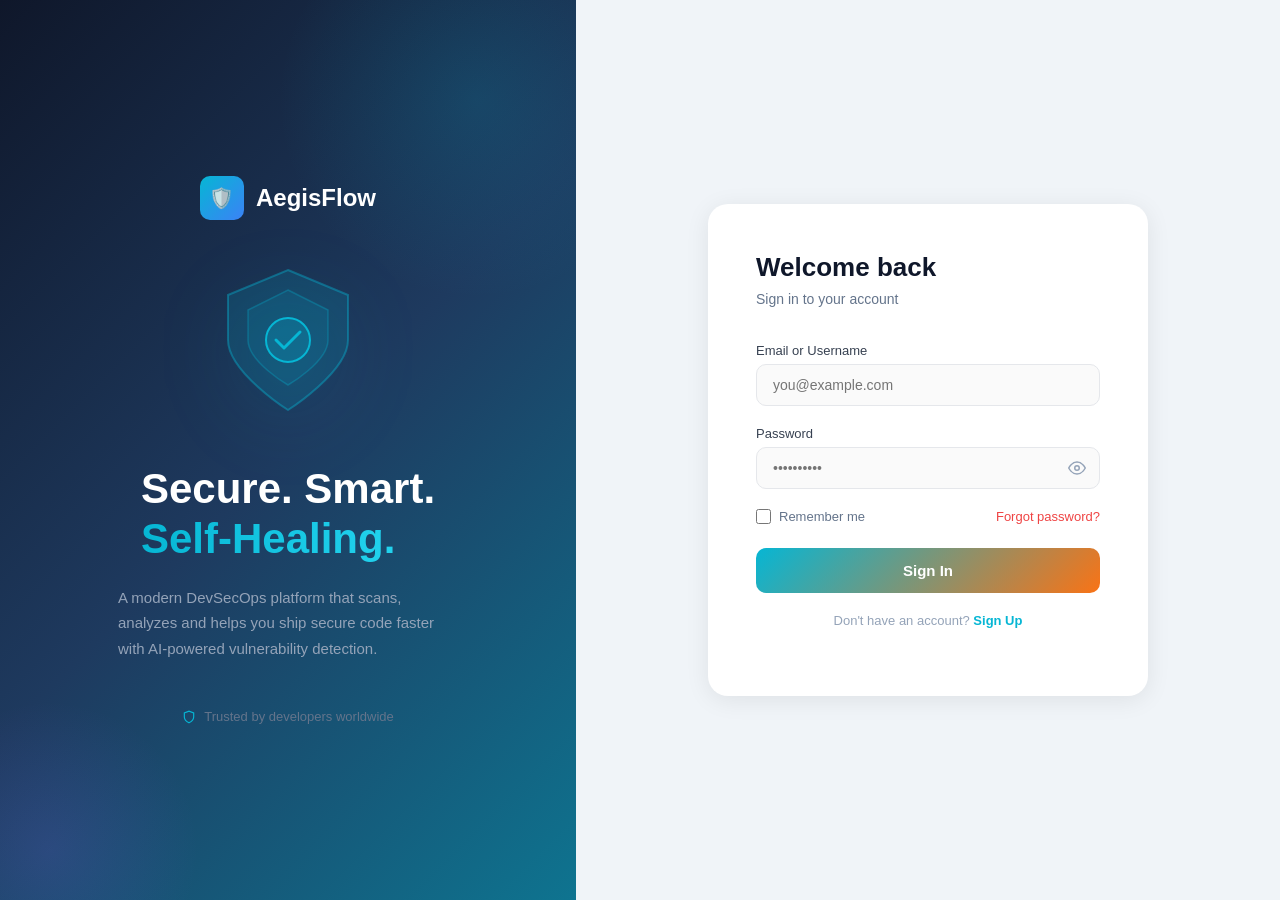
==== frontend/login.html @ fdfb1cea "Initial commit without secrets and venv" ====
<!DOCTYPE html>
<html lang="en">
<head>
<meta charset="UTF-8">
<meta name="viewport" content="width=device-width, initial-scale=1.0">
<title>AegisFlow — Sign In</title>
<style>
*{margin:0;padding:0;box-sizing:border-box}
body{font-family:-apple-system,BlinkMacSystemFont,'Segoe UI',Roboto,sans-serif;background:#f0f4f8;display:flex;min-height:100vh}
.left{flex:0 0 45%;background:linear-gradient(135deg,#0f172a 0%,#1e3a5f 50%,#0e7490 100%);display:flex;flex-direction:column;align-items:center;justify-content:center;padding:60px;position:relative;overflow:hidden}
.left::before{content:'';position:absolute;top:-100px;right:-100px;width:400px;height:400px;background:radial-gradient(circle,rgba(6,182,212,0.15) 0%,transparent 70%);border-radius:50%}
.left::after{content:'';position:absolute;bottom:-100px;left:-100px;width:300px;height:300px;background:radial-gradient(circle,rgba(139,92,246,0.15) 0%,transparent 70%);border-radius:50%}
.brand{display:flex;align-items:center;gap:12px;margin-bottom:40px;position:relative;z-index:1}
.brand-icon{width:44px;height:44px;background:linear-gradient(135deg,#06b6d4,#3b82f6);border-radius:10px;display:flex;align-items:center;justify-content:center;font-size:20px}
.brand-name{font-size:24px;font-weight:700;color:white}
.hero-title{font-size:42px;font-weight:800;color:white;line-height:1.2;margin-bottom:20px;position:relative;z-index:1}
.hero-title span{background:linear-gradient(90deg,#06b6d4,#22d3ee);-webkit-background-clip:text;-webkit-text-fill-color:transparent;background-clip:text}
.hero-desc{color:#94a3b8;font-size:15px;line-height:1.7;margin-bottom:48px;position:relative;z-index:1;max-width:340px}
.shield-graphic{position:relative;z-index:1;margin-bottom:40px}
.shield-graphic svg{filter:drop-shadow(0 20px 40px rgba(6,182,212,0.3))}
.trust-badge{display:flex;align-items:center;gap:8px;color:#64748b;font-size:13px;position:relative;z-index:1}
.trust-badge svg{color:#06b6d4}
.right{flex:1;display:flex;align-items:center;justify-content:center;padding:60px 40px}
.auth-card{background:white;border-radius:20px;padding:48px;width:100%;max-width:440px;box-shadow:0 4px 24px rgba(0,0,0,0.08)}
.card-title{font-size:26px;font-weight:700;color:#0f172a;margin-bottom:8px}
.card-sub{color:#64748b;font-size:14px;margin-bottom:36px}
.form-group{margin-bottom:20px}
.form-label{display:block;font-size:13px;font-weight:500;color:#374151;margin-bottom:6px}
.form-input{width:100%;padding:12px 16px;border:1.5px solid #e5e7eb;border-radius:10px;font-size:14px;color:#0f172a;transition:all 0.2s;outline:none;background:#fafafa}
.form-input:focus{border-color:#06b6d4;background:white;box-shadow:0 0 0 3px rgba(6,182,212,0.1)}
.input-wrap{position:relative}
.eye-btn{position:absolute;right:14px;top:50%;transform:translateY(-50%);background:none;border:none;cursor:pointer;color:#94a3b8;display:flex;align-items:center}
.eye-btn:hover{color:#06b6d4}
.row{display:flex;align-items:center;justify-content:space-between;margin-bottom:24px}
.checkbox-label{display:flex;align-items:center;gap:8px;font-size:13px;color:#64748b;cursor:pointer}
.checkbox-label input{accent-color:#06b6d4;width:15px;height:15px}
.forgot-link{font-size:13px;color:#ef4444;text-decoration:none;font-weight:500}
.forgot-link:hover{text-decoration:underline}
.btn-primary{width:100%;padding:14px;background:linear-gradient(135deg,#06b6d4 0%,#f97316 100%);color:white;border:none;border-radius:10px;font-size:15px;font-weight:600;cursor:pointer;transition:all 0.2s;margin-bottom:20px}
.btn-primary:hover{transform:translateY(-1px);box-shadow:0 8px 24px rgba(6,182,212,0.35)}
.btn-primary:active{transform:translateY(0)}
.btn-primary:disabled{opacity:0.7;cursor:not-allowed;transform:none}
.divider{text-align:center;color:#94a3b8;font-size:13px;margin-bottom:20px}
.signup-link{text-align:center;font-size:14px;color:#64748b}
.signup-link a{color:#06b6d4;font-weight:600;text-decoration:none}
.signup-link a:hover{text-decoration:underline}
.msg{padding:12px 16px;border-radius:8px;font-size:13px;margin-bottom:16px;display:none}
.msg.success{background:#dcfce7;color:#166534;border:1px solid #bbf7d0}
.msg.error{background:#fee2e2;color:#991b1b;border:1px solid #fca5a5}
.msg.info{background:#dbeafe;color:#1e40af;border:1px solid #bfdbfe}
.spinner{display:inline-block;width:16px;height:16px;border:2px solid rgba(255,255,255,0.3);border-top-color:white;border-radius:50%;animation:spin 0.8s linear infinite;margin-right:8px;vertical-align:middle}
@keyframes spin{to{transform:rotate(360deg)}}
</style>
</head>
<body>

<!-- LEFT HERO -->
<div class="left">
  <div class="brand">
    <div class="brand-icon">🛡️</div>
    <span class="brand-name">AegisFlow</span>
  </div>
  <div class="shield-graphic">
    <svg width="160" height="160" viewBox="0 0 160 160" fill="none">
      <path d="M80 10L140 35V80C140 112 80 150 80 150C80 150 20 112 20 80V35L80 10Z" fill="rgba(6,182,212,0.15)" stroke="rgba(6,182,212,0.4)" stroke-width="2"/>
      <path d="M80 30L120 50V80C120 102 80 125 80 125C80 125 40 102 40 80V50L80 30Z" fill="rgba(6,182,212,0.1)" stroke="rgba(6,182,212,0.3)" stroke-width="1.5"/>
      <circle cx="80" cy="80" r="22" fill="rgba(6,182,212,0.2)" stroke="#06b6d4" stroke-width="2"/>
      <path d="M68 80L76 88L92 72" stroke="#06b6d4" stroke-width="3" stroke-linecap="round" stroke-linejoin="round"/>
    </svg>
  </div>
  <h1 class="hero-title">Secure. Smart.<br><span>Self-Healing.</span></h1>
  <p class="hero-desc">A modern DevSecOps platform that scans, analyzes and helps you ship secure code faster with AI-powered vulnerability detection.</p>
  <div class="trust-badge">
    <svg width="14" height="14" fill="none" stroke="#06b6d4" stroke-width="2" viewBox="0 0 24 24"><path d="M12 22s8-4 8-10V5l-8-3-8 3v7c0 6 8 10 8 10z"/></svg>
    Trusted by developers worldwide
  </div>
</div>

<!-- RIGHT FORM -->
<div class="right">
  <div class="auth-card">
    <h1 class="card-title">Welcome back</h1>
    <p class="card-sub">Sign in to your account</p>

    <div id="msg" class="msg"></div>

    <form onsubmit="handleLogin(event)">
      <div class="form-group">
        <label class="form-label">Email or Username</label>
        <input class="form-input" type="text" id="username" placeholder="you@example.com" required autocomplete="username">
      </div>

      <div class="form-group">
        <label class="form-label">Password</label>
        <div class="input-wrap">
          <input class="form-input" type="password" id="password" placeholder="••••••••••" required autocomplete="current-password" style="padding-right:42px">
          <button type="button" class="eye-btn" onclick="togglePwd('password',this)">
            <svg width="18" height="18" fill="none" stroke="currentColor" stroke-width="2" viewBox="0 0 24 24"><path d="M1 12s4-8 11-8 11 8 11 8-4 8-11 8-11-8-11-8z"/><circle cx="12" cy="12" r="3"/></svg>
          </button>
        </div>
      </div>

      <div class="row">
        <label class="checkbox-label">
          <input type="checkbox" id="rememberMe"> Remember me
        </label>
        <a href="#" class="forgot-link">Forgot password?</a>
      </div>

      <button type="submit" class="btn-primary" id="loginBtn">Sign In</button>
    </form>

    <div class="divider">Don't have an account? <a href="register.html" style="color:#06b6d4;font-weight:600;text-decoration:none">Sign Up</a></div>
  </div>
</div>

<script>
const API = 'http://127.0.0.1:8000';

function showMsg(text, type='error') {
  const el = document.getElementById('msg');
  el.textContent = text;
  el.className = `msg ${type}`;
  el.style.display = 'block';
}

function togglePwd(id, btn) {
  const inp = document.getElementById(id);
  if (inp.type === 'password') {
    inp.type = 'text';
    btn.innerHTML = '<svg width="18" height="18" fill="none" stroke="currentColor" stroke-width="2" viewBox="0 0 24 24"><path d="M17.94 17.94A10.07 10.07 0 0 1 12 20c-7 0-11-8-11-8a18.45 18.45 0 0 1 5.06-5.94M9.9 4.24A9.12 9.12 0 0 1 12 4c7 0 11 8 11 8a18.5 18.5 0 0 1-2.16 3.19m-6.72-1.07a3 3 0 1 1-4.24-4.24"/><line x1="1" y1="1" x2="23" y2="23"/></svg>';
  } else {
    inp.type = 'password';
    btn.innerHTML = '<svg width="18" height="18" fill="none" stroke="currentColor" stroke-width="2" viewBox="0 0 24 24"><path d="M1 12s4-8 11-8 11 8 11 8-4 8-11 8-11-8-11-8z"/><circle cx="12" cy="12" r="3"/></svg>';
  }
}

async function handleLogin(e) {
  e.preventDefault();
  const btn = document.getElementById('loginBtn');
  btn.disabled = true;
  btn.innerHTML = '<span class="spinner"></span>Signing in...';

  try {
    const payload = {
      username: document.getElementById('username').value.trim(),
      password: document.getElementById('password').value,
      rememberMe: document.getElementById('rememberMe').checked
    };

    console.log('Login attempt:', payload.username);

    const res = await fetch(`${API}/api/auth/login`, {
      method: 'POST',
      headers: {'Content-Type': 'application/json'},
      body: JSON.stringify(payload)
    });

    const data = await res.json();
    console.log('Login response:', res.status, data);

    if (res.ok && data.access_token) {
      localStorage.setItem('access_token', data.access_token);
      localStorage.setItem('user_profile', JSON.stringify(data.user));
      showMsg('✓ Login successful! Redirecting...', 'success');
      setTimeout(() => { window.location.href = 'index.html'; }, 800);
    } else {
      showMsg('✗ ' + (data.detail || 'Invalid credentials'), 'error');
      btn.disabled = false;
      btn.innerHTML = 'Sign In';
    }
  } catch (err) {
    console.error('Login error:', err);
    showMsg('✗ Cannot connect to server on port 8000. Is backend running?', 'error');
    btn.disabled = false;
    btn.innerHTML = 'Sign In';
  }
}

// Redirect if already logged in
if (localStorage.getItem('access_token')) {
  window.location.href = 'index.html';
}
</script>
</body>
</html>
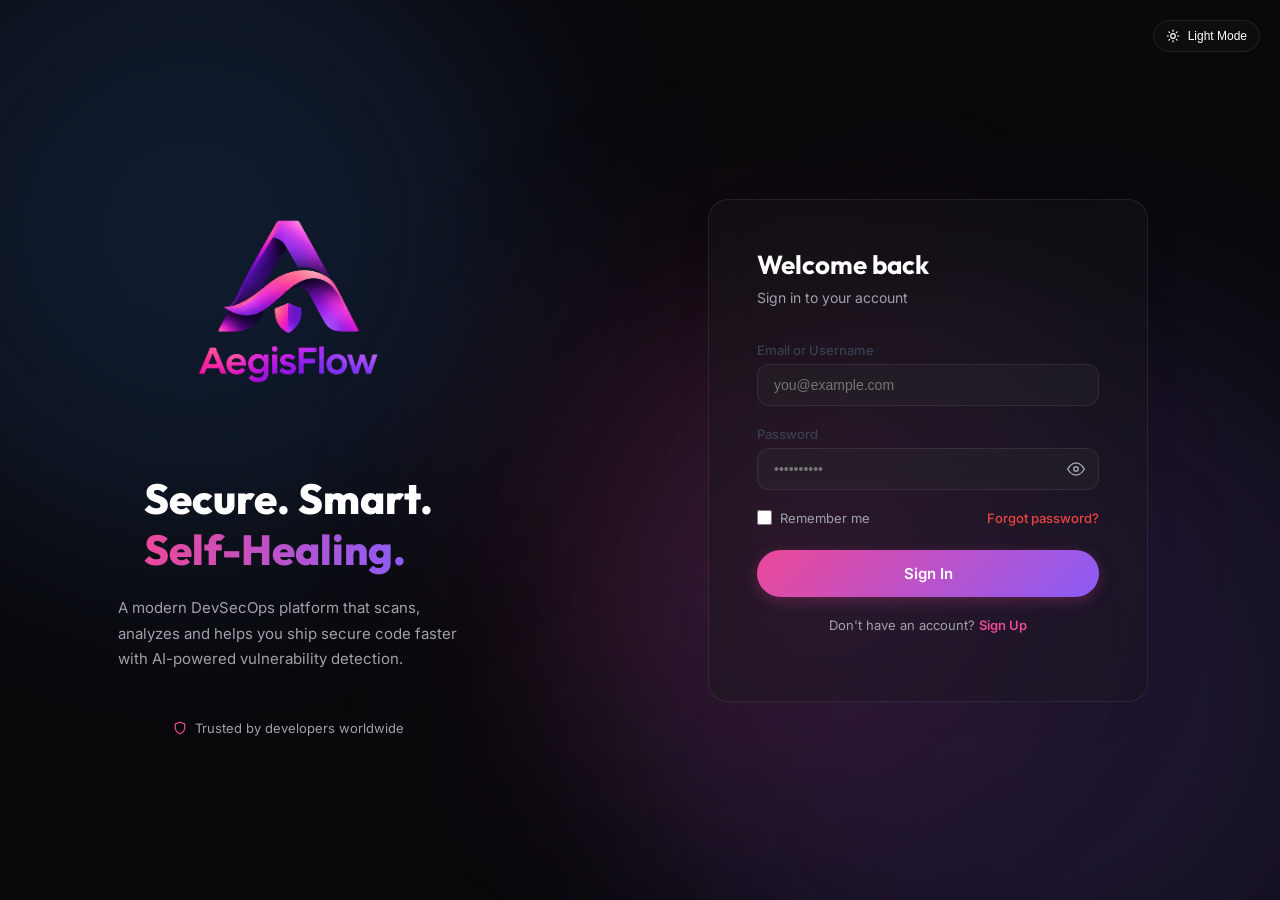
==== commit 7a31e188: "Prepare frontend for deployment" ====
--- a/frontend/login.html
+++ b/frontend/login.html
@@ -1,48 +1,50 @@
 <!DOCTYPE html>
-<html lang="en">
+<html lang="en" data-theme="dark">
 <head>
 <meta charset="UTF-8">
 <meta name="viewport" content="width=device-width, initial-scale=1.0">
+<link href="https://fonts.googleapis.com/css2?family=Inter:wght@400;500;600;700;800&family=Outfit:wght@500;600;700&display=swap" rel="stylesheet">
 <title>AegisFlow — Sign In</title>
 <style>
 *{margin:0;padding:0;box-sizing:border-box}
-body{font-family:-apple-system,BlinkMacSystemFont,'Segoe UI',Roboto,sans-serif;background:#f0f4f8;display:flex;min-height:100vh}
-.left{flex:0 0 45%;background:linear-gradient(135deg,#0f172a 0%,#1e3a5f 50%,#0e7490 100%);display:flex;flex-direction:column;align-items:center;justify-content:center;padding:60px;position:relative;overflow:hidden}
-.left::before{content:'';position:absolute;top:-100px;right:-100px;width:400px;height:400px;background:radial-gradient(circle,rgba(6,182,212,0.15) 0%,transparent 70%);border-radius:50%}
-.left::after{content:'';position:absolute;bottom:-100px;left:-100px;width:300px;height:300px;background:radial-gradient(circle,rgba(139,92,246,0.15) 0%,transparent 70%);border-radius:50%}
+body{font-family: 'Inter', sans-serif; display: flex; min-height: 100vh; flex-direction: row; overflow-x: hidden;}
+@media(max-width: 900px) { body { flex-direction: column; } .left, .right { padding: 40px 20px; flex: auto; width: 100%; } }
+.left { flex: 0 0 45%; display: flex; flex-direction: column; align-items: center; justify-content: center; padding: 60px; position: relative; z-index: 10; }
+
+
 .brand{display:flex;align-items:center;gap:12px;margin-bottom:40px;position:relative;z-index:1}
 .brand-icon{width:44px;height:44px;background:linear-gradient(135deg,#06b6d4,#3b82f6);border-radius:10px;display:flex;align-items:center;justify-content:center;font-size:20px}
 .brand-name{font-size:24px;font-weight:700;color:white}
 .hero-title{font-size:42px;font-weight:800;color:white;line-height:1.2;margin-bottom:20px;position:relative;z-index:1}
-.hero-title span{background:linear-gradient(90deg,#06b6d4,#22d3ee);-webkit-background-clip:text;-webkit-text-fill-color:transparent;background-clip:text}
-.hero-desc{color:#94a3b8;font-size:15px;line-height:1.7;margin-bottom:48px;position:relative;z-index:1;max-width:340px}
+.hero-title span{background:linear-gradient(90deg,#ec4899,#8b5cf6);-webkit-background-clip:text;-webkit-text-fill-color:transparent;background-clip:text}
+.hero-desc{color:var(--text-muted);font-size:15px;line-height:1.7;margin-bottom:48px;position:relative;z-index:1;max-width:340px}
 .shield-graphic{position:relative;z-index:1;margin-bottom:40px}
 .shield-graphic svg{filter:drop-shadow(0 20px 40px rgba(6,182,212,0.3))}
-.trust-badge{display:flex;align-items:center;gap:8px;color:#64748b;font-size:13px;position:relative;z-index:1}
-.trust-badge svg{color:#06b6d4}
-.right{flex:1;display:flex;align-items:center;justify-content:center;padding:60px 40px}
+.trust-badge{display:flex;align-items:center;gap:8px;color:var(--text-muted);font-size:13px;position:relative;z-index:1}
+.trust-badge svg{color:#ec4899}
+.right { flex: 1; display: flex; align-items: center; justify-content: center; padding: 60px 40px; z-index: 10; position: relative; }
 .auth-card{background:white;border-radius:20px;padding:48px;width:100%;max-width:440px;box-shadow:0 4px 24px rgba(0,0,0,0.08)}
 .card-title{font-size:26px;font-weight:700;color:#0f172a;margin-bottom:8px}
-.card-sub{color:#64748b;font-size:14px;margin-bottom:36px}
+.card-sub{color:var(--text-muted);font-size:14px;margin-bottom:36px}
 .form-group{margin-bottom:20px}
 .form-label{display:block;font-size:13px;font-weight:500;color:#374151;margin-bottom:6px}
 .form-input{width:100%;padding:12px 16px;border:1.5px solid #e5e7eb;border-radius:10px;font-size:14px;color:#0f172a;transition:all 0.2s;outline:none;background:#fafafa}
-.form-input:focus{border-color:#06b6d4;background:white;box-shadow:0 0 0 3px rgba(6,182,212,0.1)}
+.form-input:focus{border-color:#ec4899;background:white;box-shadow:0 0 0 3px rgba(6,182,212,0.1)}
 .input-wrap{position:relative}
-.eye-btn{position:absolute;right:14px;top:50%;transform:translateY(-50%);background:none;border:none;cursor:pointer;color:#94a3b8;display:flex;align-items:center}
-.eye-btn:hover{color:#06b6d4}
+.eye-btn{position:absolute;right:14px;top:50%;transform:translateY(-50%);background:none;border:none;cursor:pointer;color:var(--text-muted);display:flex;align-items:center}
+.eye-btn:hover{color:#ec4899}
 .row{display:flex;align-items:center;justify-content:space-between;margin-bottom:24px}
-.checkbox-label{display:flex;align-items:center;gap:8px;font-size:13px;color:#64748b;cursor:pointer}
-.checkbox-label input{accent-color:#06b6d4;width:15px;height:15px}
+.checkbox-label{display:flex;align-items:center;gap:8px;font-size:13px;color:var(--text-muted);cursor:pointer}
+.checkbox-label input{accent-color:#ec4899;width:15px;height:15px}
 .forgot-link{font-size:13px;color:#ef4444;text-decoration:none;font-weight:500}
 .forgot-link:hover{text-decoration:underline}
 .btn-primary{width:100%;padding:14px;background:linear-gradient(135deg,#06b6d4 0%,#f97316 100%);color:white;border:none;border-radius:10px;font-size:15px;font-weight:600;cursor:pointer;transition:all 0.2s;margin-bottom:20px}
 .btn-primary:hover{transform:translateY(-1px);box-shadow:0 8px 24px rgba(6,182,212,0.35)}
 .btn-primary:active{transform:translateY(0)}
 .btn-primary:disabled{opacity:0.7;cursor:not-allowed;transform:none}
-.divider{text-align:center;color:#94a3b8;font-size:13px;margin-bottom:20px}
-.signup-link{text-align:center;font-size:14px;color:#64748b}
-.signup-link a{color:#06b6d4;font-weight:600;text-decoration:none}
+.divider{text-align:center;color:var(--text-muted);font-size:13px;margin-bottom:20px}
+.signup-link{text-align:center;font-size:14px;color:var(--text-muted)}
+.signup-link a{color:#ec4899;font-weight:600;text-decoration:none}
 .signup-link a:hover{text-decoration:underline}
 .msg{padding:12px 16px;border-radius:8px;font-size:13px;margin-bottom:16px;display:none}
 .msg.success{background:#dcfce7;color:#166534;border:1px solid #bbf7d0}
@@ -50,28 +52,116 @@
 .msg.info{background:#dbeafe;color:#1e40af;border:1px solid #bfdbfe}
 .spinner{display:inline-block;width:16px;height:16px;border:2px solid rgba(255,255,255,0.3);border-top-color:white;border-radius:50%;animation:spin 0.8s linear infinite;margin-right:8px;vertical-align:middle}
 @keyframes spin{to{transform:rotate(360deg)}}
+
+/* ==============================================================
+   PREMIUM GLASSMORPHIC THEME OVERRIDES
+   ============================================================== */
+:root {
+  --bg: #09090b;
+  --surface: rgba(24, 24, 27, 0.4);
+  --surface-border: rgba(255, 255, 255, 0.08);
+  --surface-hover: rgba(255, 255, 255, 0.05);
+  --text-main: #ffffff;
+  --text-muted: #a1a1aa;
+  --text-secondary: #e4e4e7;
+  --accent-primary: #8b5cf6;
+  --accent-secondary: #ec4899;
+  --accent-tertiary: #3b82f6;
+  --glow-op: 0.15;
+}
+
+[data-theme="light"] {
+  --bg: #f8fafc;
+  --surface: rgba(255, 255, 255, 0.8);
+  --surface-border: rgba(0, 0, 0, 0.05);
+  --surface-hover: rgba(0, 0, 0, 0.02);
+  --text-main: #0f172a;
+  --text-muted: #64748b;
+  --text-secondary: #334155;
+  --glow-op: 0.1;
+}
+
+body{font-family: 'Inter', sans-serif;}
+
+/* Ambient Glows */
+.ambient-glow {
+  position: fixed; border-radius: 50%; filter: blur(120px); z-index: -1;
+  opacity: var(--glow-op); transition: opacity 0.4s ease; pointer-events: none;
+}
+.glow-1 { top: -10%; left: -10%; width: 50vw; height: 50vw; background: var(--accent-tertiary); }
+.glow-2 { bottom: -20%; right: -10%; width: 60vw; height: 60vw; background: var(--accent-primary); }
+.glow-3 { top: 30%; left: 40%; width: 40vw; height: 40vw; background: var(--accent-secondary); }
+
+/* Overrides for index.html elements */
+.sidebar, .topbar, .card, .stat-card, .toast, .notif-dropdown, .auth-card, .table-container, .code-editor-head {
+  background: var(--surface) !important;
+  backdrop-filter: blur(20px) !important;
+  -webkit-backdrop-filter: blur(20px) !important;
+  border-color: var(--surface-border) !important;
+  color: var(--text-main) !important;
+}
+
+.card-head, .topbar, .sidebar-brand, .sidebar-user, .auth-card { border-color: var(--surface-border) !important; }
+.topbar-left h1, .brand-name, .card-title, .user-name, .stat-value, .upload-title, .vuln-title, .info-value, .notif-head, .hero-title, .auth-card h1 { color: var(--text-main) !important; }
+.topbar-left p, .nav-item, .card-sub, .upload-sub, .vuln-desc, .text-muted, .empty-title, .empty-sub, .stat-label, .profile-role, .profile-stat-label, .hero-desc, .auth-card p { color: var(--text-muted) !important; }
+
+.nav-item:hover, .user-card:hover, .settings-item:hover, .history-table tr:hover td { background: var(--surface-hover) !important; }
+
+/* Remove old dark mode classes to avoid conflicts */
+body.dark-mode { background-color: var(--bg) !important; color: var(--text-main) !important; }
+
+/* Buttons */
+.btn-primary, .btn-teal, .btn-coral, .btn-green {
+  border-radius: 9999px !important;
+  border: none !important;
+  background: linear-gradient(135deg, var(--accent-primary), var(--accent-secondary)) !important;
+  color: white !important;
+}
+.btn-primary:hover, .btn-teal:hover, .btn-coral:hover, .btn-green:hover {
+  background: linear-gradient(135deg, #7c3aed, #db2777) !important;
+  box-shadow: 0 4px 15px rgba(236, 72, 153, 0.4) !important;
+}
+
+/* Text Inputs */
+.search-box, .edit-input, select, .form-input {
+  background: rgba(255, 255, 255, 0.03) !important;
+  border-color: var(--surface-border) !important;
+  color: var(--text-main) !important;
+  backdrop-filter: blur(10px);
+}
+.search-box input, .form-input { color: var(--text-main) !important; }
+
+/* History Table overrides */
+.history-table th { background: rgba(0,0,0,0.05) !important; border-color: var(--surface-border) !important; color: var(--text-muted) !important; }
+.history-table td { border-color: var(--surface-border) !important; color: var(--text-secondary) !important; }
+
+/* Left Auth Section */
+.left { flex: 0 0 45%; display: flex; flex-direction: column; align-items: center; justify-content: center; padding: 60px; position: relative; z-index: 10; }
+
 </style>
+  <link rel="stylesheet" href="theme.css">
 </head>
 <body>
+  <!-- Theme Toggle -->
+  <button id="themeToggle" onclick="toggleTheme()" style="position: absolute; top: 20px; right: 20px; z-index: 100; border: 1px solid var(--surface-border); background: var(--surface); padding: 8px 12px; border-radius: 9999px; color: var(--text-main); cursor: pointer; display: flex; align-items: center; gap: 8px; font-size: 12px; font-weight: 500; backdrop-filter: blur(10px);">
+    <svg width="14" height="14" viewBox="0 0 24 24" fill="none" stroke="currentColor" stroke-width="2" stroke-linecap="round" stroke-linejoin="round"><circle cx="12" cy="12" r="4"></circle><path d="M12 2v2"></path><path d="M12 20v2"></path><path d="m4.93 4.93 1.41 1.41"></path><path d="m17.66 17.66 1.41 1.41"></path><path d="M2 12h2"></path><path d="M20 12h2"></path><path d="m6.34 17.66-1.41 1.41"></path><path d="m19.07 4.93-1.41 1.41"></path></svg> Light Mode
+  </button>
+
+  <!-- Ambient Background -->
+  <div class="ambient-glow glow-1"></div>
+  <div class="ambient-glow glow-2"></div>
+  <div class="ambient-glow glow-3"></div>
+
 
 <!-- LEFT HERO -->
 <div class="left">
-  <div class="brand">
-    <div class="brand-icon">🛡️</div>
-    <span class="brand-name">AegisFlow</span>
-  </div>
-  <div class="shield-graphic">
-    <svg width="160" height="160" viewBox="0 0 160 160" fill="none">
-      <path d="M80 10L140 35V80C140 112 80 150 80 150C80 150 20 112 20 80V35L80 10Z" fill="rgba(6,182,212,0.15)" stroke="rgba(6,182,212,0.4)" stroke-width="2"/>
-      <path d="M80 30L120 50V80C120 102 80 125 80 125C80 125 40 102 40 80V50L80 30Z" fill="rgba(6,182,212,0.1)" stroke="rgba(6,182,212,0.3)" stroke-width="1.5"/>
-      <circle cx="80" cy="80" r="22" fill="rgba(6,182,212,0.2)" stroke="#06b6d4" stroke-width="2"/>
-      <path d="M68 80L76 88L92 72" stroke="#06b6d4" stroke-width="3" stroke-linecap="round" stroke-linejoin="round"/>
-    </svg>
+  <div class="brand" style="justify-content: center; width: 100%; margin-bottom: 30px;">
+    <img src="logo.png" alt="AegisFlow Logo" style="height: 280px">
   </div>
   <h1 class="hero-title">Secure. Smart.<br><span>Self-Healing.</span></h1>
   <p class="hero-desc">A modern DevSecOps platform that scans, analyzes and helps you ship secure code faster with AI-powered vulnerability detection.</p>
   <div class="trust-badge">
-    <svg width="14" height="14" fill="none" stroke="#06b6d4" stroke-width="2" viewBox="0 0 24 24"><path d="M12 22s8-4 8-10V5l-8-3-8 3v7c0 6 8 10 8 10z"/></svg>
+    <svg width="14" height="14" fill="none" stroke="#ec4899" stroke-width="2" viewBox="0 0 24 24"><path d="M12 22s8-4 8-10V5l-8-3-8 3v7c0 6 8 10 8 10z"/></svg>
     Trusted by developers worldwide
   </div>
 </div>
@@ -110,7 +200,7 @@
       <button type="submit" class="btn-primary" id="loginBtn">Sign In</button>
     </form>
 
-    <div class="divider">Don't have an account? <a href="register.html" style="color:#06b6d4;font-weight:600;text-decoration:none">Sign Up</a></div>
+    <div class="divider">Don't have an account? <a href="register.html" style="color:#ec4899;font-weight:600;text-decoration:none">Sign Up</a></div>
   </div>
 </div>
 
@@ -182,5 +272,32 @@
   window.location.href = 'index.html';
 }
 </script>
+<script>
+
+    // Theme Toggling Logic
+    function toggleTheme() {
+      const html = document.documentElement;
+      const btn = document.getElementById('themeToggle');
+      if (html.getAttribute('data-theme') === 'dark') {
+        html.setAttribute('data-theme', 'light');
+        if(btn) btn.innerHTML = '<svg width="14" height="14" viewBox="0 0 24 24" fill="none" stroke="currentColor" stroke-width="2" stroke-linecap="round" stroke-linejoin="round"><path d="M12 3a6 6 0 0 0 9 9 9 9 0 1 1-9-9Z"></path></svg> Dark Mode';
+        localStorage.setItem('aegisflow-theme', 'light');
+      } else {
+        html.setAttribute('data-theme', 'dark');
+        if(btn) btn.innerHTML = '<svg width="14" height="14" viewBox="0 0 24 24" fill="none" stroke="currentColor" stroke-width="2" stroke-linecap="round" stroke-linejoin="round"><circle cx="12" cy="12" r="4"></circle><path d="M12 2v2"></path><path d="M12 20v2"></path><path d="m4.93 4.93 1.41 1.41"></path><path d="m17.66 17.66 1.41 1.41"></path><path d="M2 12h2"></path><path d="M20 12h2"></path><path d="m6.34 17.66-1.41 1.41"></path><path d="m19.07 4.93-1.41 1.41"></path></svg> Light Mode';
+        localStorage.setItem('aegisflow-theme', 'dark');
+      }
+    }
+
+    const savedTheme = localStorage.getItem('aegisflow-theme') || 'dark';
+    document.documentElement.setAttribute('data-theme', savedTheme);
+    window.addEventListener('DOMContentLoaded', () => {
+        const btn = document.getElementById('themeToggle');
+        if(btn) {
+           btn.innerHTML = savedTheme === 'light' ? '<svg width="14" height="14" viewBox="0 0 24 24" fill="none" stroke="currentColor" stroke-width="2" stroke-linecap="round" stroke-linejoin="round"><path d="M12 3a6 6 0 0 0 9 9 9 9 0 1 1-9-9Z"></path></svg> Dark Mode' : '<svg width="14" height="14" viewBox="0 0 24 24" fill="none" stroke="currentColor" stroke-width="2" stroke-linecap="round" stroke-linejoin="round"><circle cx="12" cy="12" r="4"></circle><path d="M12 2v2"></path><path d="M12 20v2"></path><path d="m4.93 4.93 1.41 1.41"></path><path d="m17.66 17.66 1.41 1.41"></path><path d="M2 12h2"></path><path d="M20 12h2"></path><path d="m6.34 17.66-1.41 1.41"></path><path d="m19.07 4.93-1.41 1.41"></path></svg> Light Mode';
+        }
+    });
+
+</script>
 </body>
 </html>
--- a/frontend/theme.css
+++ b/frontend/theme.css
@@ -0,0 +1,157 @@
+/* ==============================================================
+   PREMIUM "DARK X" GLASSMORPHIC THEME (Unified)
+   ============================================================== */
+@import url('https://fonts.googleapis.com/css2?family=Inter:wght@400;500;600;700;800&family=Outfit:wght@500;600;700&display=swap');
+
+:root {
+  --bg: #09090b;
+  --surface: rgba(24, 24, 27, 0.4);
+  --surface-border: rgba(255, 255, 255, 0.08);
+  --surface-hover: rgba(255, 255, 255, 0.05);
+  --text-main: #ffffff;
+  --text-muted: #a1a1aa;
+  --text-secondary: #e4e4e7;
+  
+  --accent-primary: #8b5cf6;
+  --accent-secondary: #ec4899;
+  --accent-tertiary: #3b82f6;
+  
+  --glow-op: 0.15;
+  
+  --success: #10b981;
+  --error: #ef4444;
+  --pending: #f59e0b;
+}
+
+[data-theme="light"] {
+  --bg: #f8fafc;
+  --surface: rgba(255, 255, 255, 0.8);
+  --surface-border: rgba(0, 0, 0, 0.05);
+  --surface-hover: rgba(0, 0, 0, 0.02);
+  --text-main: #0f172a;
+  --text-muted: #64748b;
+  --text-secondary: #334155;
+  --glow-op: 0.1;
+}
+
+/* Base Body Override */
+body {
+  font-family: 'Inter', sans-serif !important;
+  background-color: var(--bg) !important;
+  color: var(--text-main) !important;
+  transition: background-color 0.4s ease, color 0.4s ease;
+  min-height: 100vh;
+}
+
+/* Ambient Glows */
+.ambient-glow {
+  position: fixed; border-radius: 50%; filter: blur(120px); z-index: -1;
+  opacity: var(--glow-op); transition: opacity 0.4s ease; pointer-events: none;
+}
+.glow-1 { top: -10%; left: -10%; width: 50vw; height: 50vw; background: var(--accent-tertiary); }
+.glow-2 { bottom: -20%; right: -10%; width: 60vw; height: 60vw; background: var(--accent-primary); }
+.glow-3 { top: 30%; left: 40%; width: 40vw; height: 40vw; background: var(--accent-secondary); }
+
+/* Unified Glassmorphic Classes */
+.sidebar, .topbar, .card, .stat-card, .toast, .notif-dropdown, .auth-card, .table-container, .code-editor-head, header, .diff-pane, .diff-pane-head {
+  background: var(--surface) !important;
+  backdrop-filter: blur(20px) !important;
+  -webkit-backdrop-filter: blur(20px) !important;
+  border: 1px solid var(--surface-border) !important;
+  color: var(--text-main) !important;
+  box-shadow: 0 10px 40px rgba(0,0,0,0.05) !important;
+}
+
+.topbar-left h1, .brand-name, .card-title, .user-name, .stat-value, .upload-title, .vuln-title, .info-value, .notif-head, .hero-title, .auth-card h1, .title-main, .table-header h3 {
+  color: var(--text-main) !important;
+  font-family: 'Outfit', sans-serif;
+}
+.topbar-left p, .nav-item, .card-sub, .upload-sub, .vuln-desc, .text-muted, .empty-title, .empty-sub, .stat-label, .hero-desc, .auth-card p, .subtitle, th {
+  color: var(--text-muted) !important;
+}
+
+.nav-item:hover, .user-card:hover, .settings-item:hover, .history-table tr:hover td, tbody tr:hover td {
+  background: var(--surface-hover) !important;
+}
+
+/* Primary Buttons Override */
+.btn-primary, .btn-teal, .btn-coral, .btn-green, .btn-gradient, .upload-btns .btn, .dl-btn, .quick-btn {
+  border-radius: 9999px !important;
+  border: none !important;
+  background: linear-gradient(135deg, #ec4899, #8b5cf6) !important;
+  color: white !important;
+  transition: all 0.3s ease !important;
+  box-shadow: 0 4px 15px rgba(236, 72, 153, 0.25) !important;
+  font-family: 'Inter', sans-serif !important;
+}
+.btn-primary:hover, .btn-teal:hover, .btn-coral:hover, .btn-green:hover, .btn-gradient:hover, .upload-btns .btn:hover, .dl-btn:hover, .quick-btn:hover {
+  background: linear-gradient(135deg, #ec4899, #8b5cf6) !important;
+  box-shadow: 0 6px 20px rgba(236, 72, 153, 0.4) !important;
+  transform: translateY(-1px) !important;
+}
+
+/* Transparent Outline Buttons */
+.btn-outline, .btn-pill, .icon-btn, .page-btn, .profile-edit-btn {
+  background: rgba(255, 255, 255, 0.05) !important;
+  border: 1px solid var(--surface-border) !important;
+  color: var(--text-main) !important;
+  border-radius: 9999px !important;
+}
+.btn-outline:hover, .btn-pill:hover, .icon-btn:hover, .page-btn:hover, .profile-edit-btn:hover {
+  background: var(--surface-hover) !important;
+}
+
+/* Text Inputs / Forms */
+.search-box, .edit-input, select, .form-input {
+  background: rgba(255, 255, 255, 0.03) !important;
+  border: 1px solid var(--surface-border) !important;
+  color: var(--text-main) !important;
+  backdrop-filter: blur(10px) !important;
+  border-radius: 12px !important;
+}
+.search-box input, .form-input { color: var(--text-main) !important; }
+
+/* Tables */
+.history-table th, table th { background: rgba(0,0,0,0.05) !important; border-bottom: 1px solid var(--surface-border) !important; color: var(--text-muted) !important; text-transform: uppercase; font-size: 11px; letter-spacing: 1px; }
+.history-table td, table td { border-bottom: 1px solid var(--surface-border) !important; color: var(--text-secondary) !important; }
+.history-table { border-collapse: collapse; width: 100%; }
+
+/* Specifically overriding the old blue sidebar and borders */
+.sidebar, .topbar { border: none !important; border-right: 1px solid var(--surface-border) !important; }
+.topbar { border-bottom: 1px solid var(--surface-border) !important; }
+.left { background: transparent !important; }
+.left::before, .left::after { display: none !important; }
+
+/* Remove old dark mode classes to avoid conflicts */
+body.dark-mode { background-color: var(--bg) !important; color: var(--text-main) !important; }
+
+/* Layout fixes */
+.upload-zone { background: rgba(255, 255, 255, 0.02) !important; border-color: var(--surface-border) !important; }
+.ai-card { background: rgba(139, 92, 246, 0.1) !important; border: 1px solid rgba(139, 92, 246, 0.2) !important; }
+.profile-header { background: linear-gradient(135deg, #ec4899, #8b5cf6) !important; border: none !important; }
+/* Apply Logo Gradient Everywhere */
+.brand-icon, .stat-icon, .feature-icon, .info-icon, .notif-icon, .ai-badge {
+  background: linear-gradient(135deg, #ec4899, #8b5cf6) !important;
+  color: white !important;
+  border: none !important;
+}
+
+.icon-btn:hover, .page-btn:hover, .upload-zone:hover {
+  border-color: #ec4899 !important;
+  color: #ec4899 !important;
+}
+
+.stat-change.up { color: #ec4899 !important; }
+.conf-fill, .strength-fill { background: linear-gradient(90deg, #ec4899, #8b5cf6) !important; }
+.nav-item.active { 
+  background: linear-gradient(135deg, rgba(236,72,153,0.1), rgba(139,92,246,0.1)) !important;
+  color: #ec4899 !important; 
+}
+.sidebar-user .user-avatar, .topbar-avatar, .profile-avatar {
+  background: linear-gradient(135deg, #ec4899, #8b5cf6) !important;
+}
+
+/* Profile and Settings Fixes */
+.profile-avatar, .sidebar-user .user-avatar, .topbar-avatar { border: 2px solid #000000 !important; }
+.settings-item-left { color: var(--text-main) !important; }
+.profile-role, .profile-stat-label { color: rgba(255, 255, 255, 0.9) !important; }
